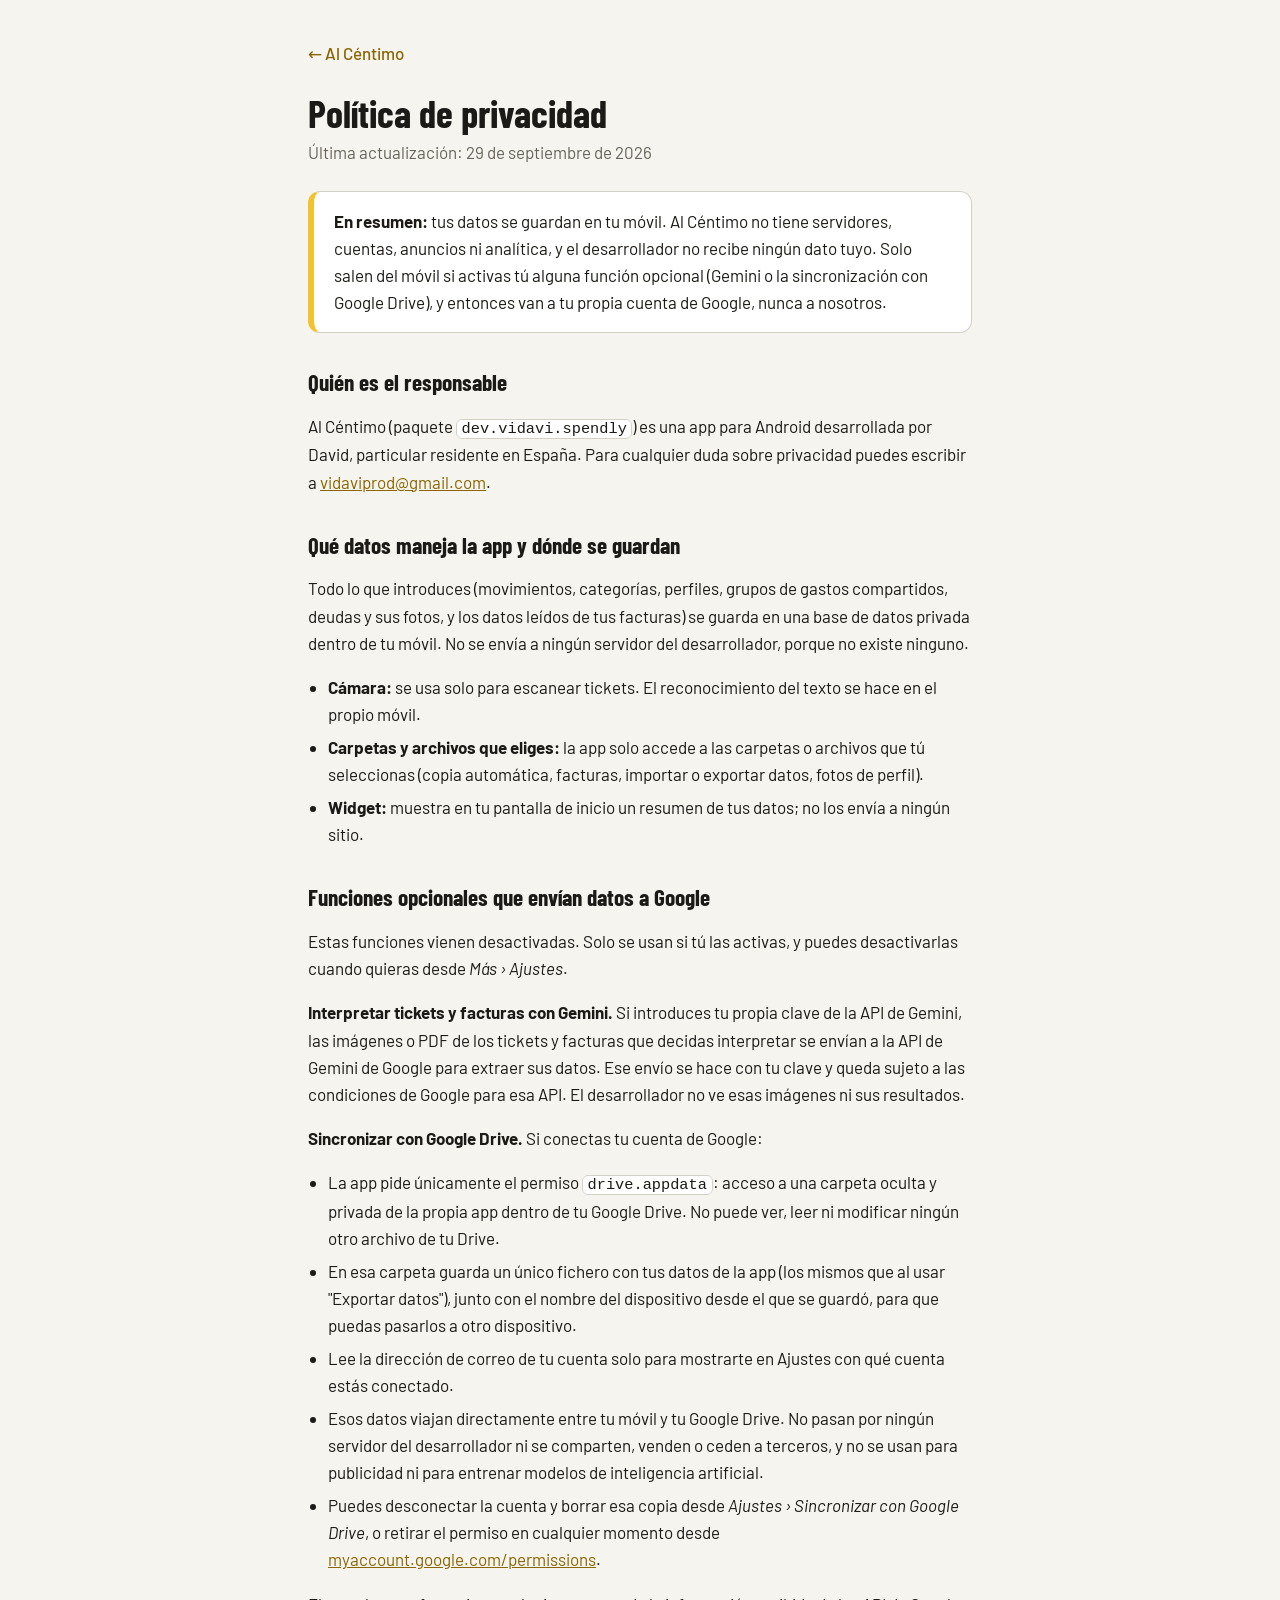
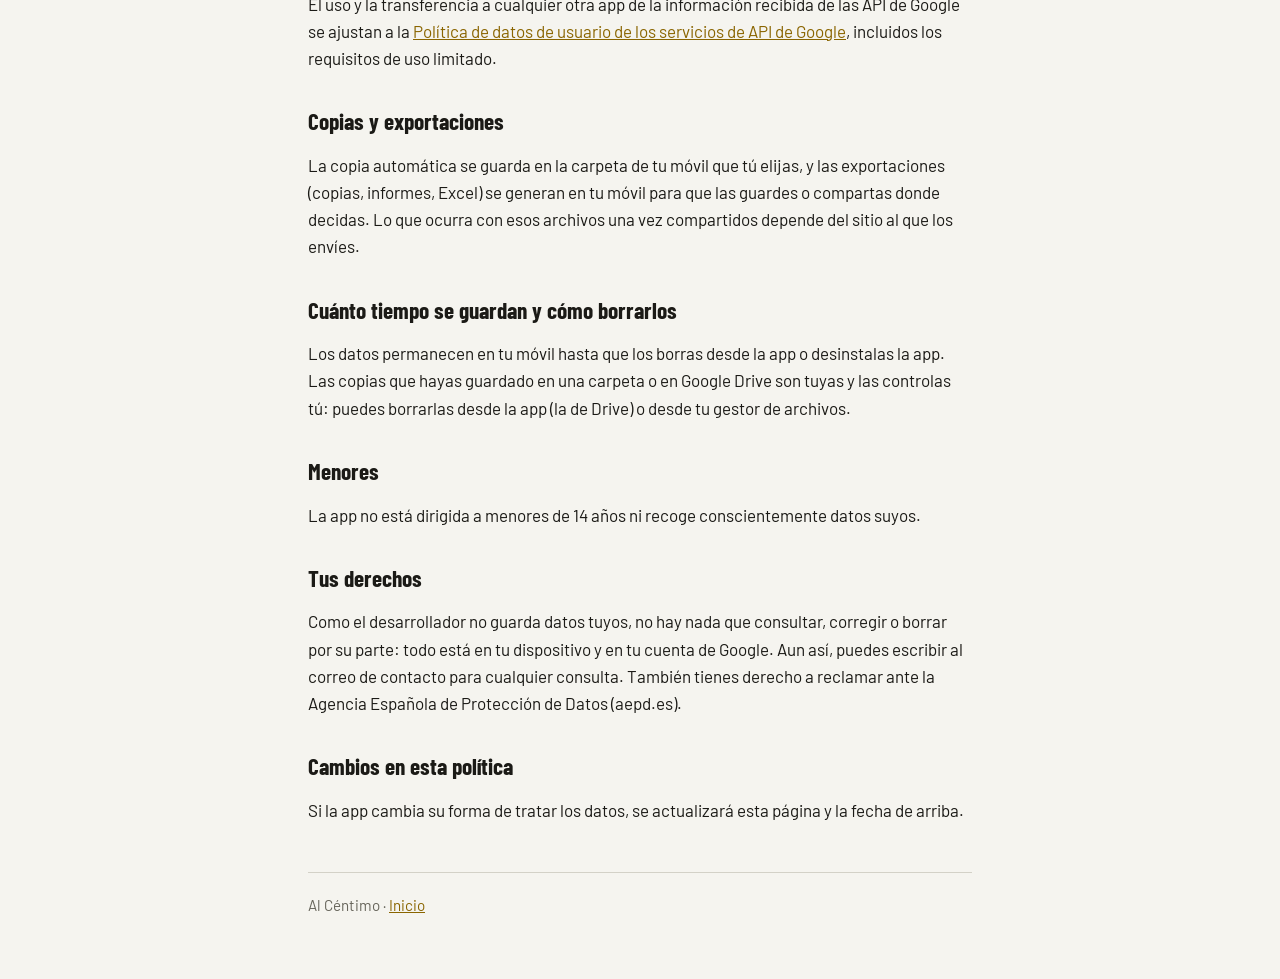
==== privacidad.html @ 20363c07 "Add web" ====
<!doctype html>
<html lang="es">
<head>
<meta charset="utf-8">
<meta name="viewport" content="width=device-width, initial-scale=1">
<title>Política de privacidad · Al Céntimo</title>
<link rel="preconnect" href="https://fonts.googleapis.com">
<link rel="preconnect" href="https://fonts.gstatic.com" crossorigin>
<link href="https://fonts.googleapis.com/css2?family=Barlow:wght@400;500;600&family=Barlow+Condensed:wght@600;700&display=swap" rel="stylesheet">
<style>
  :root {
    --bg: #F5F4EF; --surface: #FFFFFF; --fg: #1B1A16; --muted: #67655B;
    --line: #D3D1C7; --brand: #F2C230; --on-brand: #1C1700; --link: #8A6500;
  }
  @media (prefers-color-scheme: dark) {
    :root { --bg: #151513; --surface: #1F1F1C; --fg: #F3F1EA; --muted: #A6A398;
            --line: #3B3A34; --link: #F2C230; color-scheme: dark; }
  }
  * { box-sizing: border-box; }
  body { margin: 0; background: var(--bg); color: var(--fg);
         font: 400 17px/1.6 "Barlow", system-ui, sans-serif; }
  .wrap { max-width: 44rem; margin: 0 auto; padding: 2.5rem 1.25rem 4rem; }
  a { color: var(--link); }
  .back { display: inline-block; margin-bottom: 1.5rem; font-weight: 500; text-decoration: none; }
  h1, h2 { font-family: "Barlow Condensed", "Barlow", sans-serif; line-height: 1.15; text-wrap: balance; }
  h1 { font-size: 2.4rem; margin: 0 0 .25rem; }
  h2 { font-size: 1.45rem; margin: 2.25rem 0 .5rem; }
  .date { color: var(--muted); margin: 0 0 1.5rem; }
  .summary { background: var(--surface); border: 1px solid var(--line); border-left: 6px solid var(--brand);
             border-radius: 12px; padding: 1rem 1.25rem; }
  .summary p { margin: 0; }
  ul { padding-left: 1.25rem; }
  li { margin: .35rem 0; }
  code { font-size: .9em; background: var(--surface); border: 1px solid var(--line); border-radius: 6px; padding: 0 .3em; }
  footer { margin-top: 3rem; padding-top: 1.25rem; border-top: 1px solid var(--line); color: var(--muted); font-size: .95rem; }
</style>
</head>
<body>
<main class="wrap">
  <a class="back" href="./">← Al Céntimo</a>
  <h1>Política de privacidad</h1>
  <p class="date">Última actualización: 29 de septiembre de 2026</p>

  <div class="summary">
    <p><strong>En resumen:</strong> tus datos se guardan en tu móvil. Al Céntimo no tiene servidores, cuentas,
    anuncios ni analítica, y el desarrollador no recibe ningún dato tuyo. Solo salen del móvil si activas
    tú alguna función opcional (Gemini o la sincronización con Google Drive), y entonces van a tu propia
    cuenta de Google, nunca a nosotros.</p>
  </div>

  <h2>Quién es el responsable</h2>
  <p>Al Céntimo (paquete <code>dev.vidavi.spendly</code>) es una app para Android desarrollada por David, particular
  residente en España. Para cualquier duda sobre privacidad puedes escribir a
  <a href="mailto:vidaviprod@gmail.com">vidaviprod@gmail.com</a>.</p>

  <h2>Qué datos maneja la app y dónde se guardan</h2>
  <p>Todo lo que introduces (movimientos, categorías, perfiles, grupos de gastos compartidos, deudas y sus
  fotos, y los datos leídos de tus facturas) se guarda en una base de datos privada dentro de tu móvil.
  No se envía a ningún servidor del desarrollador, porque no existe ninguno.</p>
  <ul>
    <li><strong>Cámara:</strong> se usa solo para escanear tickets. El reconocimiento del texto se hace en el propio móvil.</li>
    <li><strong>Carpetas y archivos que eliges:</strong> la app solo accede a las carpetas o archivos que tú seleccionas
      (copia automática, facturas, importar o exportar datos, fotos de perfil).</li>
    <li><strong>Widget:</strong> muestra en tu pantalla de inicio un resumen de tus datos; no los envía a ningún sitio.</li>
  </ul>

  <h2>Funciones opcionales que envían datos a Google</h2>
  <p>Estas funciones vienen desactivadas. Solo se usan si tú las activas, y puedes desactivarlas cuando quieras
  desde <em>Más › Ajustes</em>.</p>

  <p><strong>Interpretar tickets y facturas con Gemini.</strong> Si introduces tu propia clave de la API de Gemini,
  las imágenes o PDF de los tickets y facturas que decidas interpretar se envían a la API de Gemini de Google
  para extraer sus datos. Ese envío se hace con tu clave y queda sujeto a las condiciones de Google para esa API.
  El desarrollador no ve esas imágenes ni sus resultados.</p>

  <p><strong>Sincronizar con Google Drive.</strong> Si conectas tu cuenta de Google:</p>
  <ul>
    <li>La app pide únicamente el permiso <code>drive.appdata</code>: acceso a una carpeta oculta y privada de la propia
      app dentro de tu Google Drive. No puede ver, leer ni modificar ningún otro archivo de tu Drive.</li>
    <li>En esa carpeta guarda un único fichero con tus datos de la app (los mismos que al usar "Exportar datos"),
      junto con el nombre del dispositivo desde el que se guardó, para que puedas pasarlos a otro dispositivo.</li>
    <li>Lee la dirección de correo de tu cuenta solo para mostrarte en Ajustes con qué cuenta estás conectado.</li>
    <li>Esos datos viajan directamente entre tu móvil y tu Google Drive. No pasan por ningún servidor del
      desarrollador ni se comparten, venden o ceden a terceros, y no se usan para publicidad ni para entrenar
      modelos de inteligencia artificial.</li>
    <li>Puedes desconectar la cuenta y borrar esa copia desde <em>Ajustes › Sincronizar con Google Drive</em>, o
      retirar el permiso en cualquier momento desde
      <a href="https://myaccount.google.com/permissions" rel="noopener">myaccount.google.com/permissions</a>.</li>
  </ul>
  <p>El uso y la transferencia a cualquier otra app de la información recibida de las API de Google se ajustan a la
  <a href="https://developers.google.com/terms/api-services-user-data-policy" rel="noopener">Política de datos de usuario
  de los servicios de API de Google</a>, incluidos los requisitos de uso limitado.</p>

  <h2>Copias y exportaciones</h2>
  <p>La copia automática se guarda en la carpeta de tu móvil que tú elijas, y las exportaciones (copias, informes,
  Excel) se generan en tu móvil para que las guardes o compartas donde decidas. Lo que ocurra con esos archivos
  una vez compartidos depende del sitio al que los envíes.</p>

  <h2>Cuánto tiempo se guardan y cómo borrarlos</h2>
  <p>Los datos permanecen en tu móvil hasta que los borras desde la app o desinstalas la app. Las copias que
  hayas guardado en una carpeta o en Google Drive son tuyas y las controlas tú: puedes borrarlas desde la app
  (la de Drive) o desde tu gestor de archivos.</p>

  <h2>Menores</h2>
  <p>La app no está dirigida a menores de 14 años ni recoge conscientemente datos suyos.</p>

  <h2>Tus derechos</h2>
  <p>Como el desarrollador no guarda datos tuyos, no hay nada que consultar, corregir o borrar por su parte: todo
  está en tu dispositivo y en tu cuenta de Google. Aun así, puedes escribir al correo de contacto para cualquier
  consulta. También tienes derecho a reclamar ante la Agencia Española de Protección de Datos (aepd.es).</p>

  <h2>Cambios en esta política</h2>
  <p>Si la app cambia su forma de tratar los datos, se actualizará esta página y la fecha de arriba.</p>

  <footer>Al Céntimo · <a href="./">Inicio</a></footer>
</main>
</body>
</html>
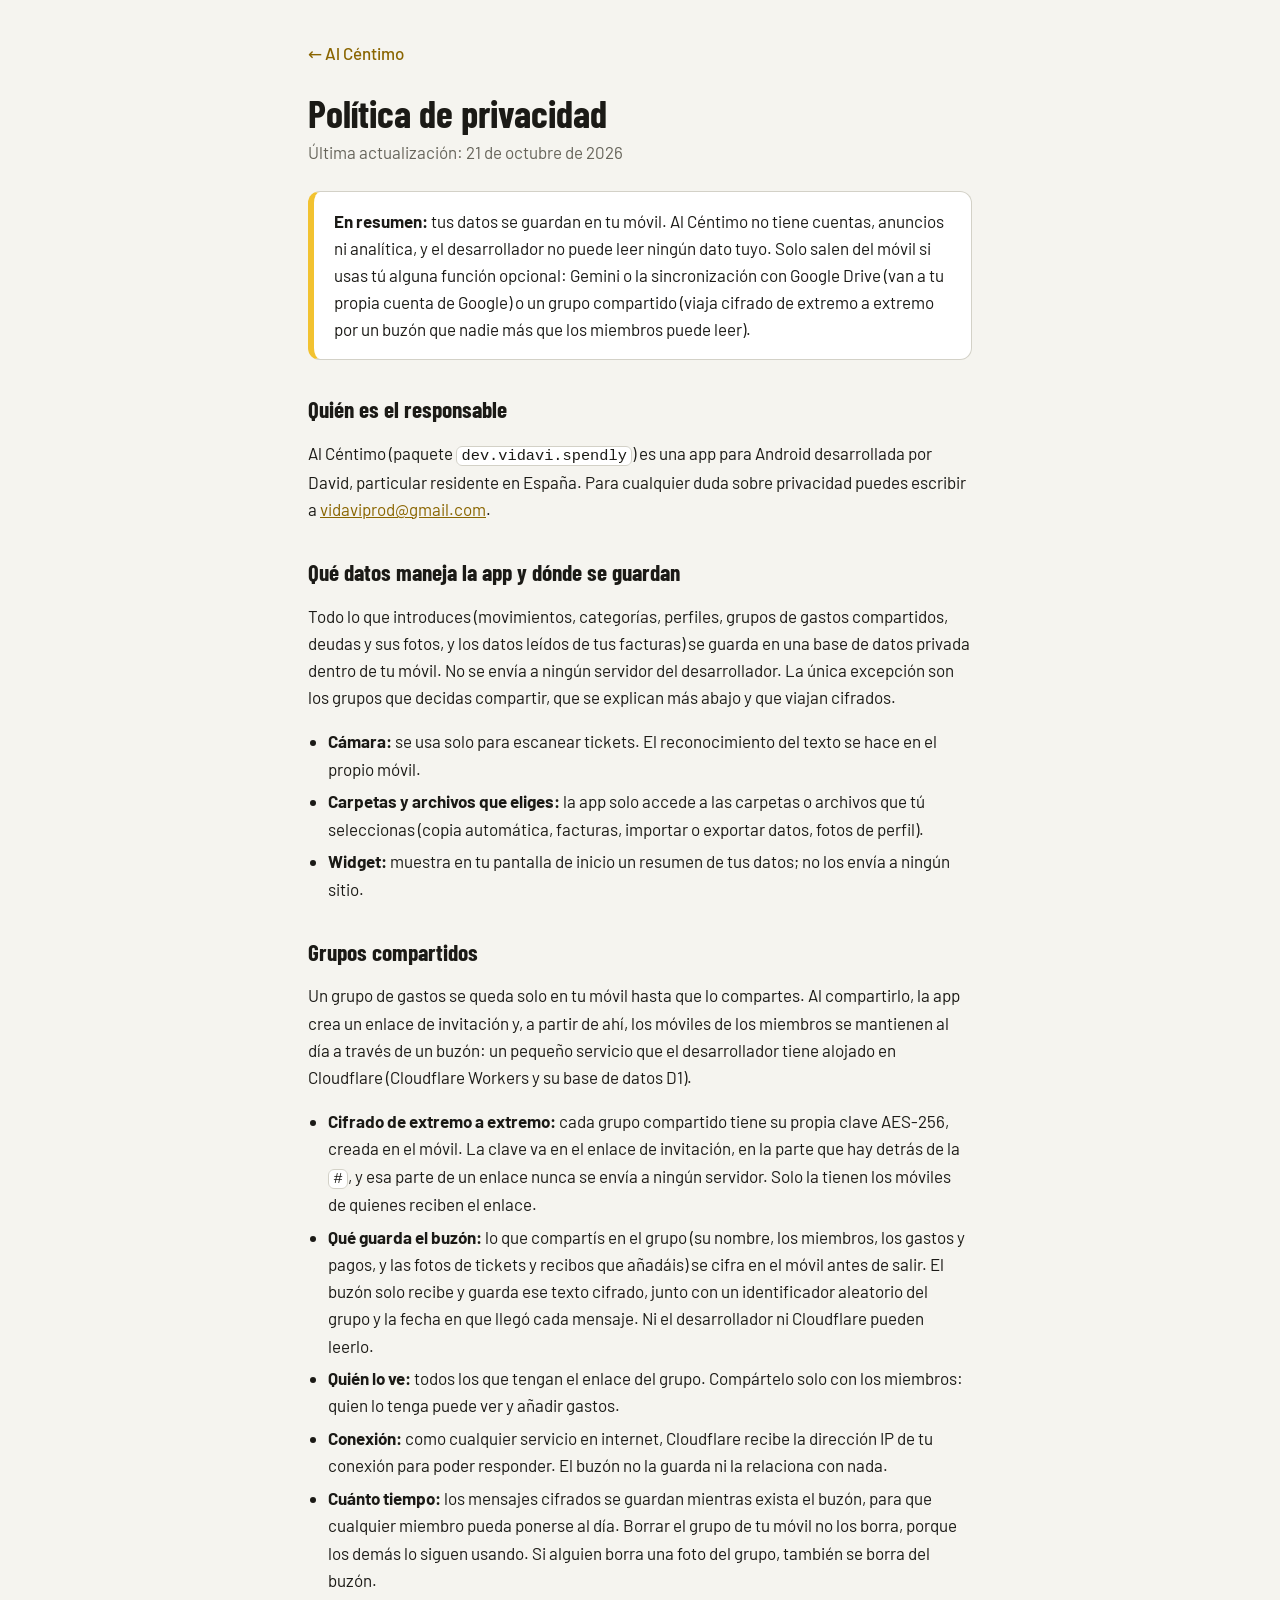
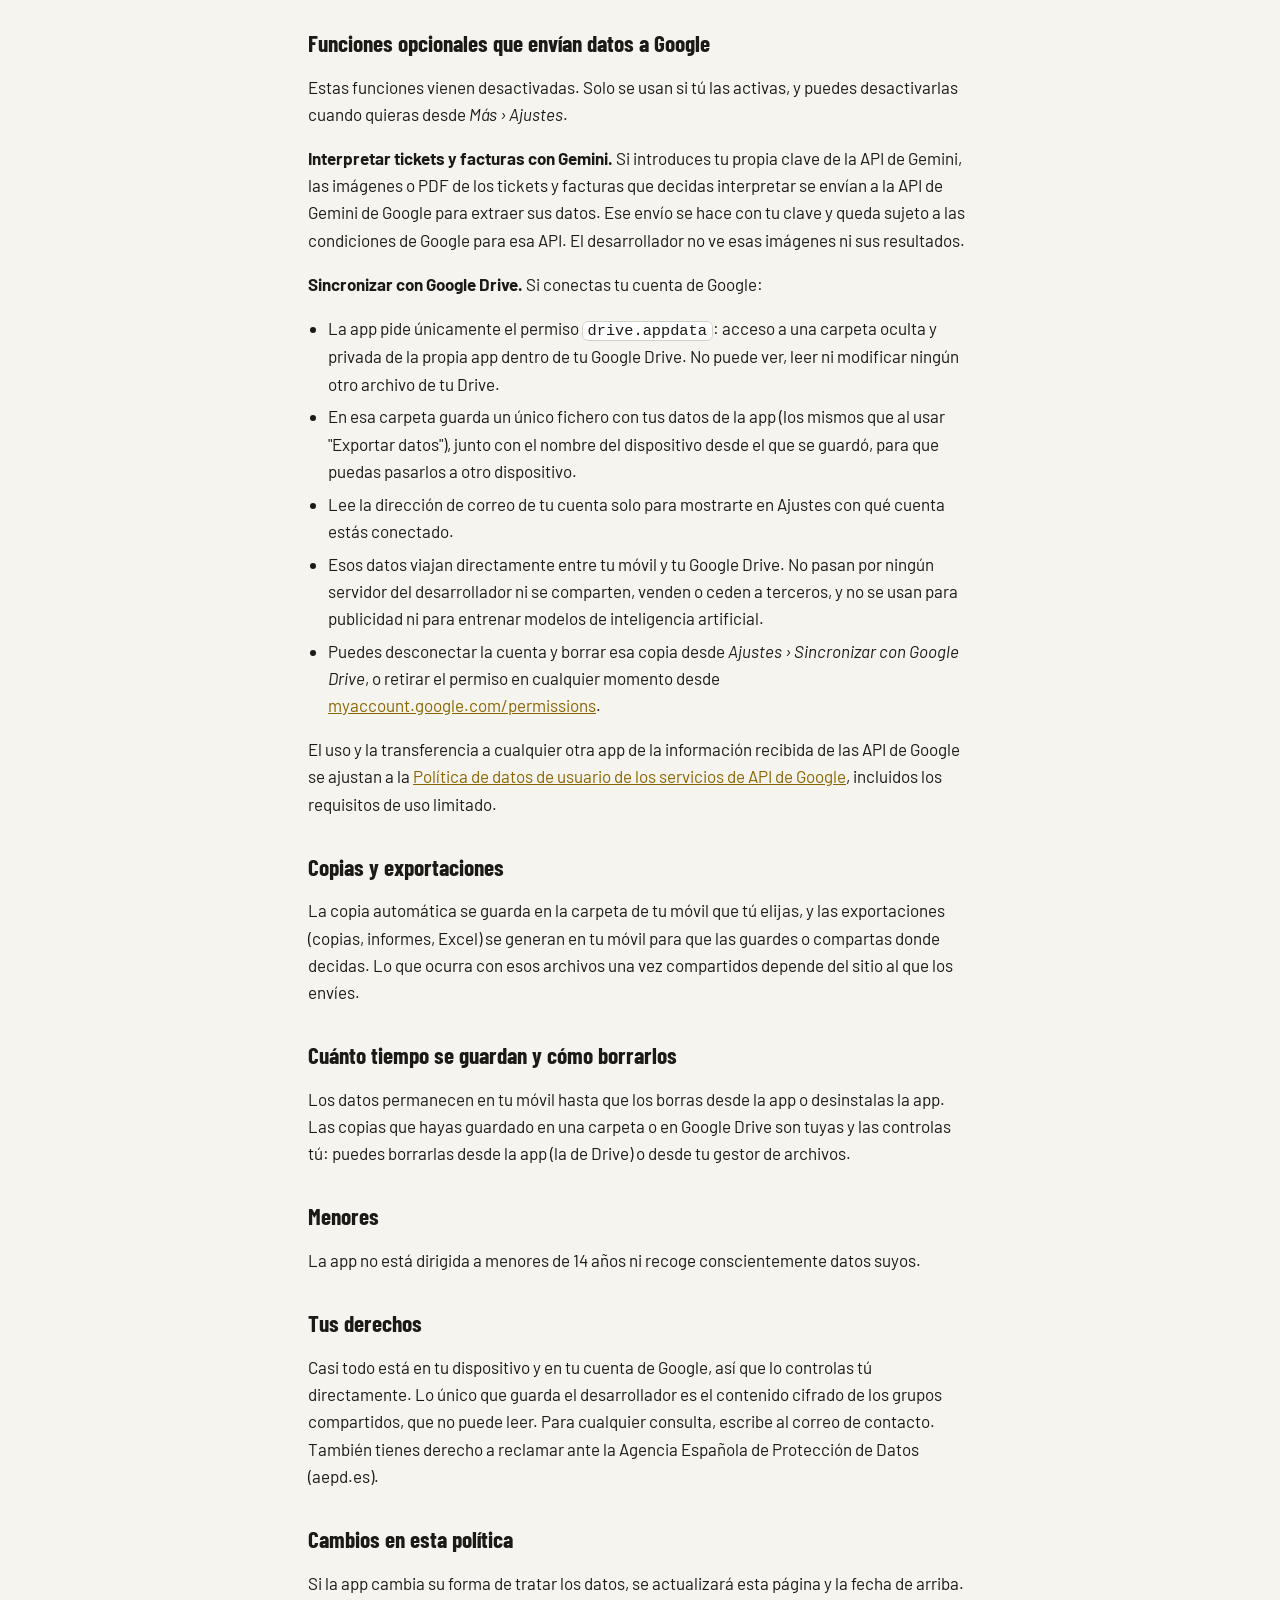
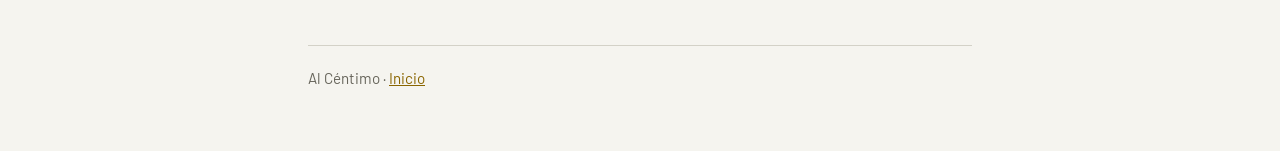
==== commit ef479915: "Primera subida" ====
--- a/privacidad.html
+++ b/privacidad.html
@@ -39,13 +39,13 @@
 <main class="wrap">
   <a class="back" href="./">← Al Céntimo</a>
   <h1>Política de privacidad</h1>
-  <p class="date">Última actualización: 29 de septiembre de 2026</p>
+  <p class="date">Última actualización: 21 de octubre de 2026</p>
 
   <div class="summary">
-    <p><strong>En resumen:</strong> tus datos se guardan en tu móvil. Al Céntimo no tiene servidores, cuentas,
-    anuncios ni analítica, y el desarrollador no recibe ningún dato tuyo. Solo salen del móvil si activas
-    tú alguna función opcional (Gemini o la sincronización con Google Drive), y entonces van a tu propia
-    cuenta de Google, nunca a nosotros.</p>
+    <p><strong>En resumen:</strong> tus datos se guardan en tu móvil. Al Céntimo no tiene cuentas, anuncios
+    ni analítica, y el desarrollador no puede leer ningún dato tuyo. Solo salen del móvil si usas tú alguna
+    función opcional: Gemini o la sincronización con Google Drive (van a tu propia cuenta de Google) o un grupo
+    compartido (viaja cifrado de extremo a extremo por un buzón que nadie más que los miembros puede leer).</p>
   </div>
 
   <h2>Quién es el responsable</h2>
@@ -56,12 +56,34 @@
   <h2>Qué datos maneja la app y dónde se guardan</h2>
   <p>Todo lo que introduces (movimientos, categorías, perfiles, grupos de gastos compartidos, deudas y sus
   fotos, y los datos leídos de tus facturas) se guarda en una base de datos privada dentro de tu móvil.
-  No se envía a ningún servidor del desarrollador, porque no existe ninguno.</p>
+  No se envía a ningún servidor del desarrollador. La única excepción son los grupos que decidas compartir,
+  que se explican más abajo y que viajan cifrados.</p>
   <ul>
     <li><strong>Cámara:</strong> se usa solo para escanear tickets. El reconocimiento del texto se hace en el propio móvil.</li>
     <li><strong>Carpetas y archivos que eliges:</strong> la app solo accede a las carpetas o archivos que tú seleccionas
       (copia automática, facturas, importar o exportar datos, fotos de perfil).</li>
     <li><strong>Widget:</strong> muestra en tu pantalla de inicio un resumen de tus datos; no los envía a ningún sitio.</li>
+  </ul>
+
+  <h2>Grupos compartidos</h2>
+  <p>Un grupo de gastos se queda solo en tu móvil hasta que lo compartes. Al compartirlo, la app crea un enlace de
+  invitación y, a partir de ahí, los móviles de los miembros se mantienen al día a través de un buzón: un pequeño
+  servicio que el desarrollador tiene alojado en Cloudflare (Cloudflare Workers y su base de datos D1).</p>
+  <ul>
+    <li><strong>Cifrado de extremo a extremo:</strong> cada grupo compartido tiene su propia clave AES-256, creada en
+      el móvil. La clave va en el enlace de invitación, en la parte que hay detrás de la <code>#</code>, y esa parte de
+      un enlace nunca se envía a ningún servidor. Solo la tienen los móviles de quienes reciben el enlace.</li>
+    <li><strong>Qué guarda el buzón:</strong> lo que compartís en el grupo (su nombre, los miembros, los gastos y pagos, y
+      las fotos de tickets y recibos que añadáis) se cifra en el móvil antes de salir. El buzón solo recibe y guarda ese
+      texto cifrado, junto con un identificador aleatorio del grupo y la fecha en que llegó cada mensaje. Ni el
+      desarrollador ni Cloudflare pueden leerlo.</li>
+    <li><strong>Quién lo ve:</strong> todos los que tengan el enlace del grupo. Compártelo solo con los miembros: quien
+      lo tenga puede ver y añadir gastos.</li>
+    <li><strong>Conexión:</strong> como cualquier servicio en internet, Cloudflare recibe la dirección IP de tu conexión
+      para poder responder. El buzón no la guarda ni la relaciona con nada.</li>
+    <li><strong>Cuánto tiempo:</strong> los mensajes cifrados se guardan mientras exista el buzón, para que cualquier
+      miembro pueda ponerse al día. Borrar el grupo de tu móvil no los borra, porque los demás lo siguen usando. Si
+      alguien borra una foto del grupo, también se borra del buzón.</li>
   </ul>
 
   <h2>Funciones opcionales que envían datos a Google</h2>
@@ -105,9 +127,9 @@
   <p>La app no está dirigida a menores de 14 años ni recoge conscientemente datos suyos.</p>
 
   <h2>Tus derechos</h2>
-  <p>Como el desarrollador no guarda datos tuyos, no hay nada que consultar, corregir o borrar por su parte: todo
-  está en tu dispositivo y en tu cuenta de Google. Aun así, puedes escribir al correo de contacto para cualquier
-  consulta. También tienes derecho a reclamar ante la Agencia Española de Protección de Datos (aepd.es).</p>
+  <p>Casi todo está en tu dispositivo y en tu cuenta de Google, así que lo controlas tú directamente. Lo único que
+  guarda el desarrollador es el contenido cifrado de los grupos compartidos, que no puede leer. Para cualquier
+  consulta, escribe al correo de contacto. También tienes derecho a reclamar ante la Agencia Española de Protección de Datos (aepd.es).</p>
 
   <h2>Cambios en esta política</h2>
   <p>Si la app cambia su forma de tratar los datos, se actualizará esta página y la fecha de arriba.</p>
